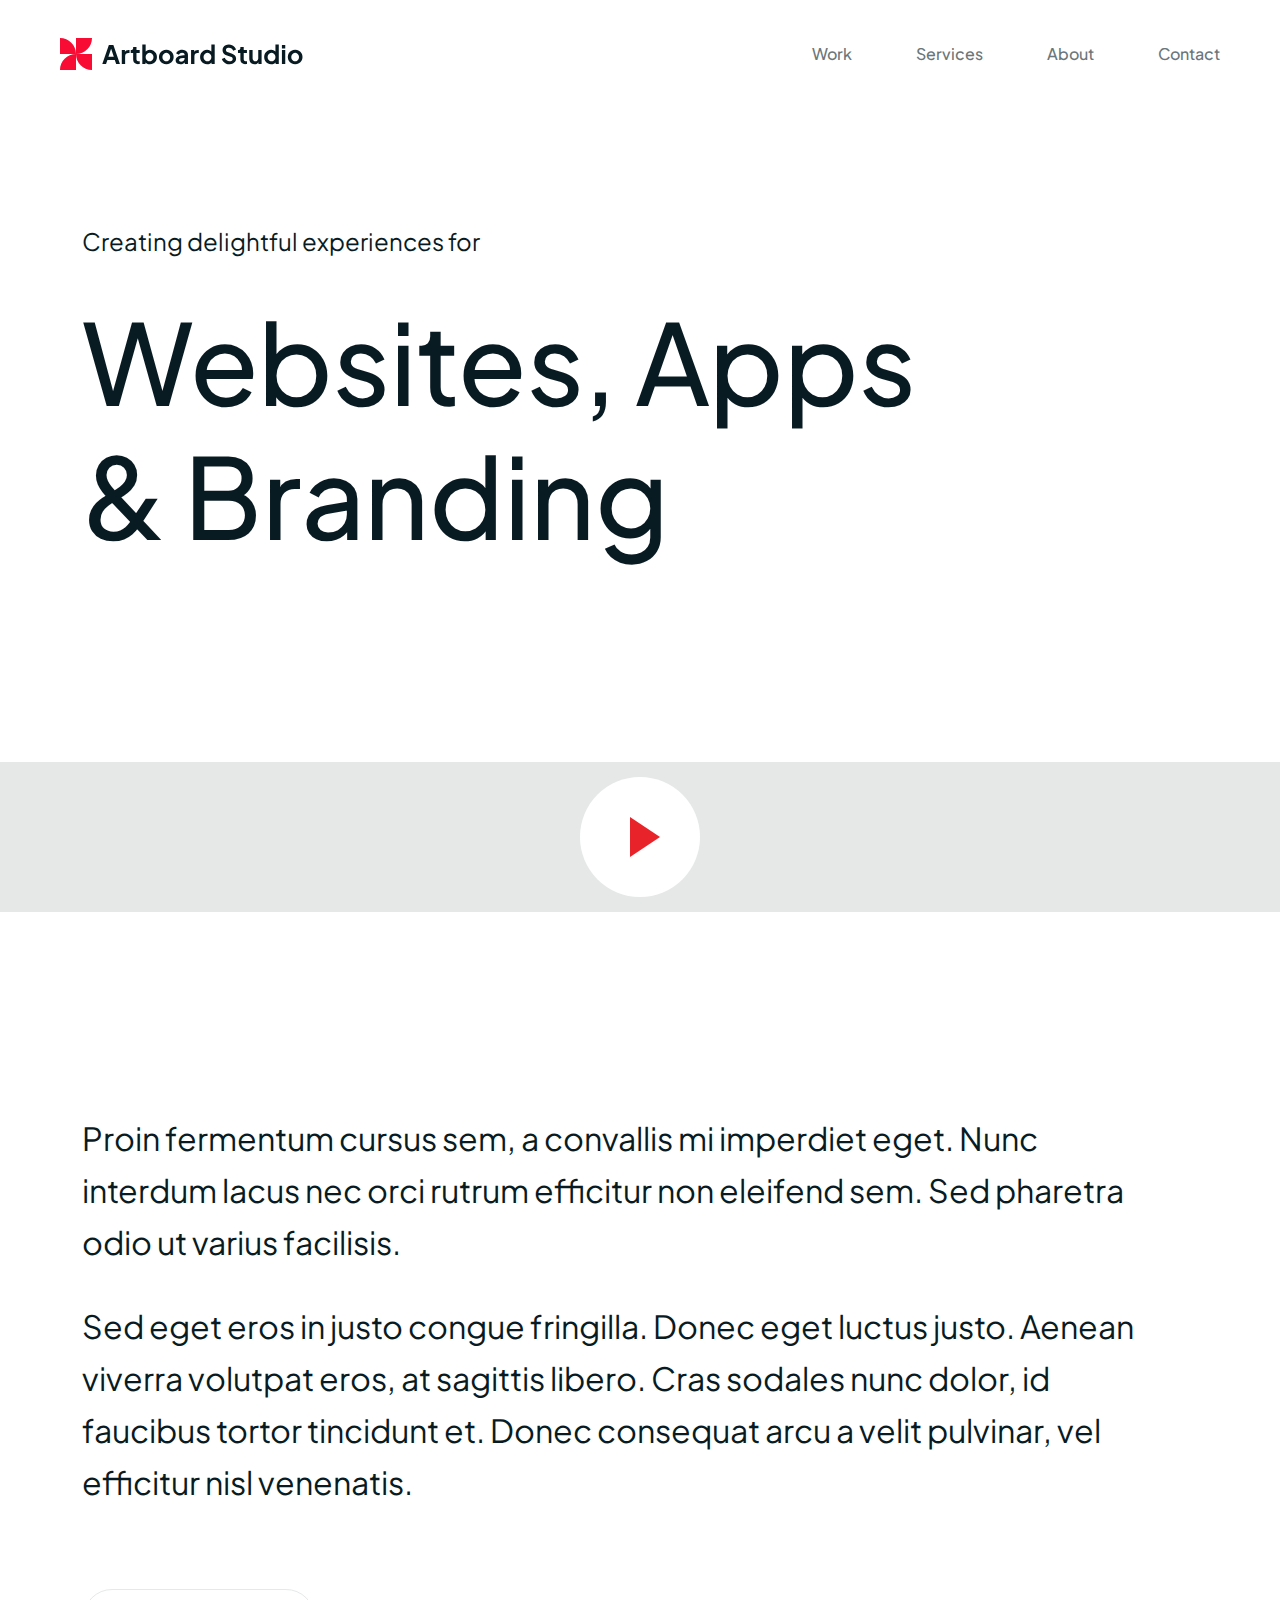
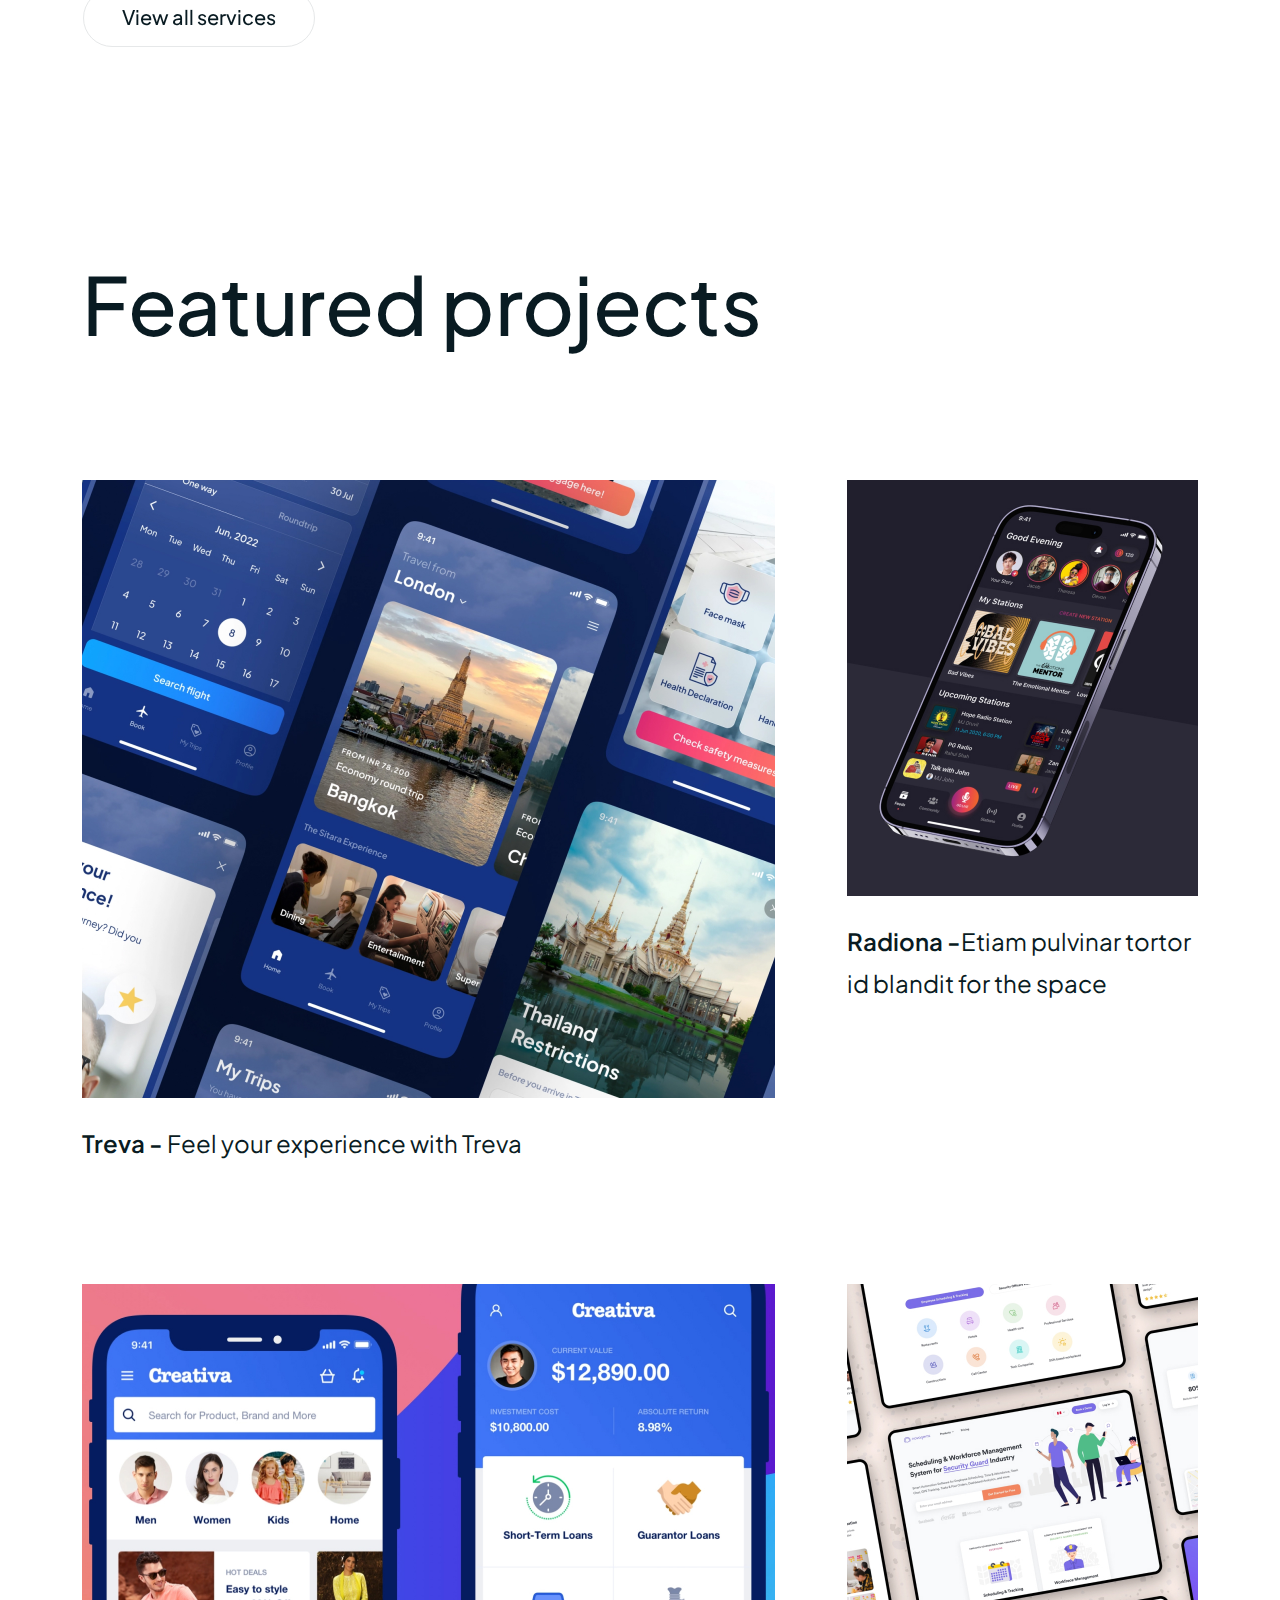
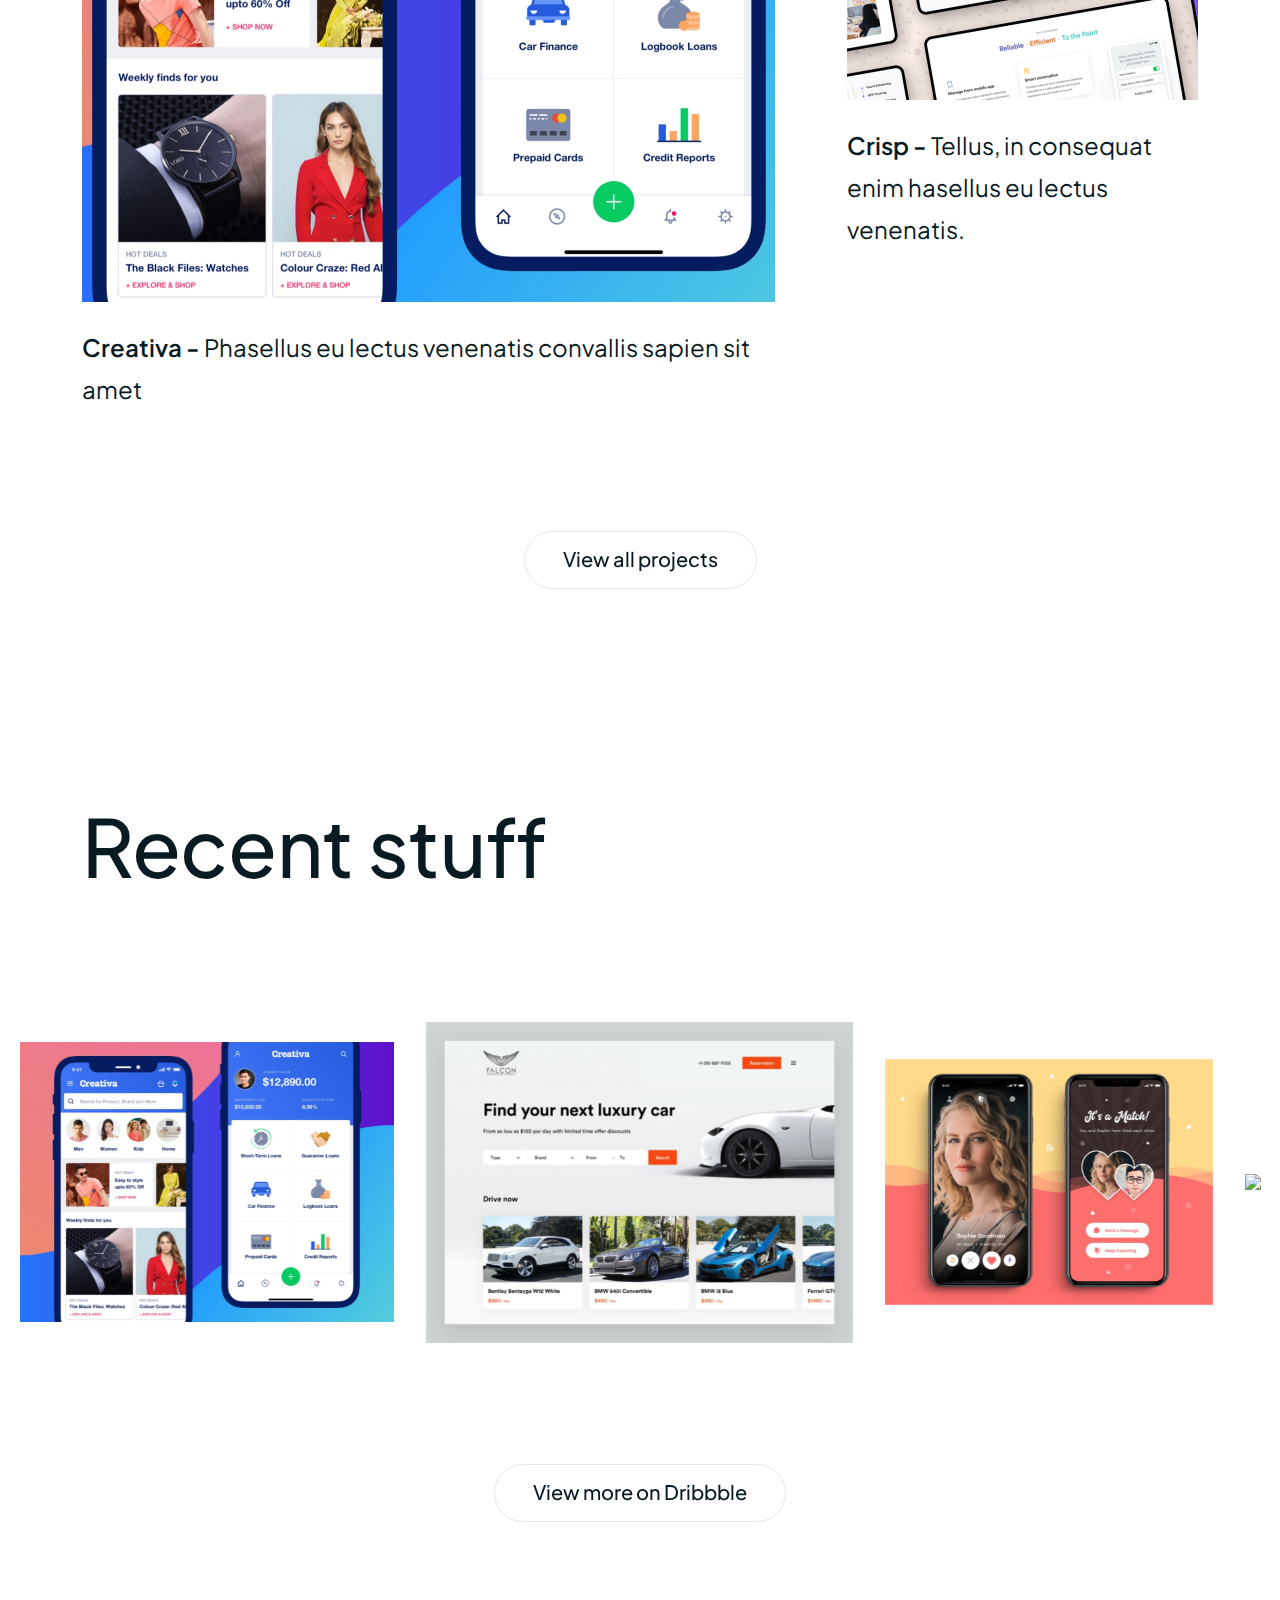
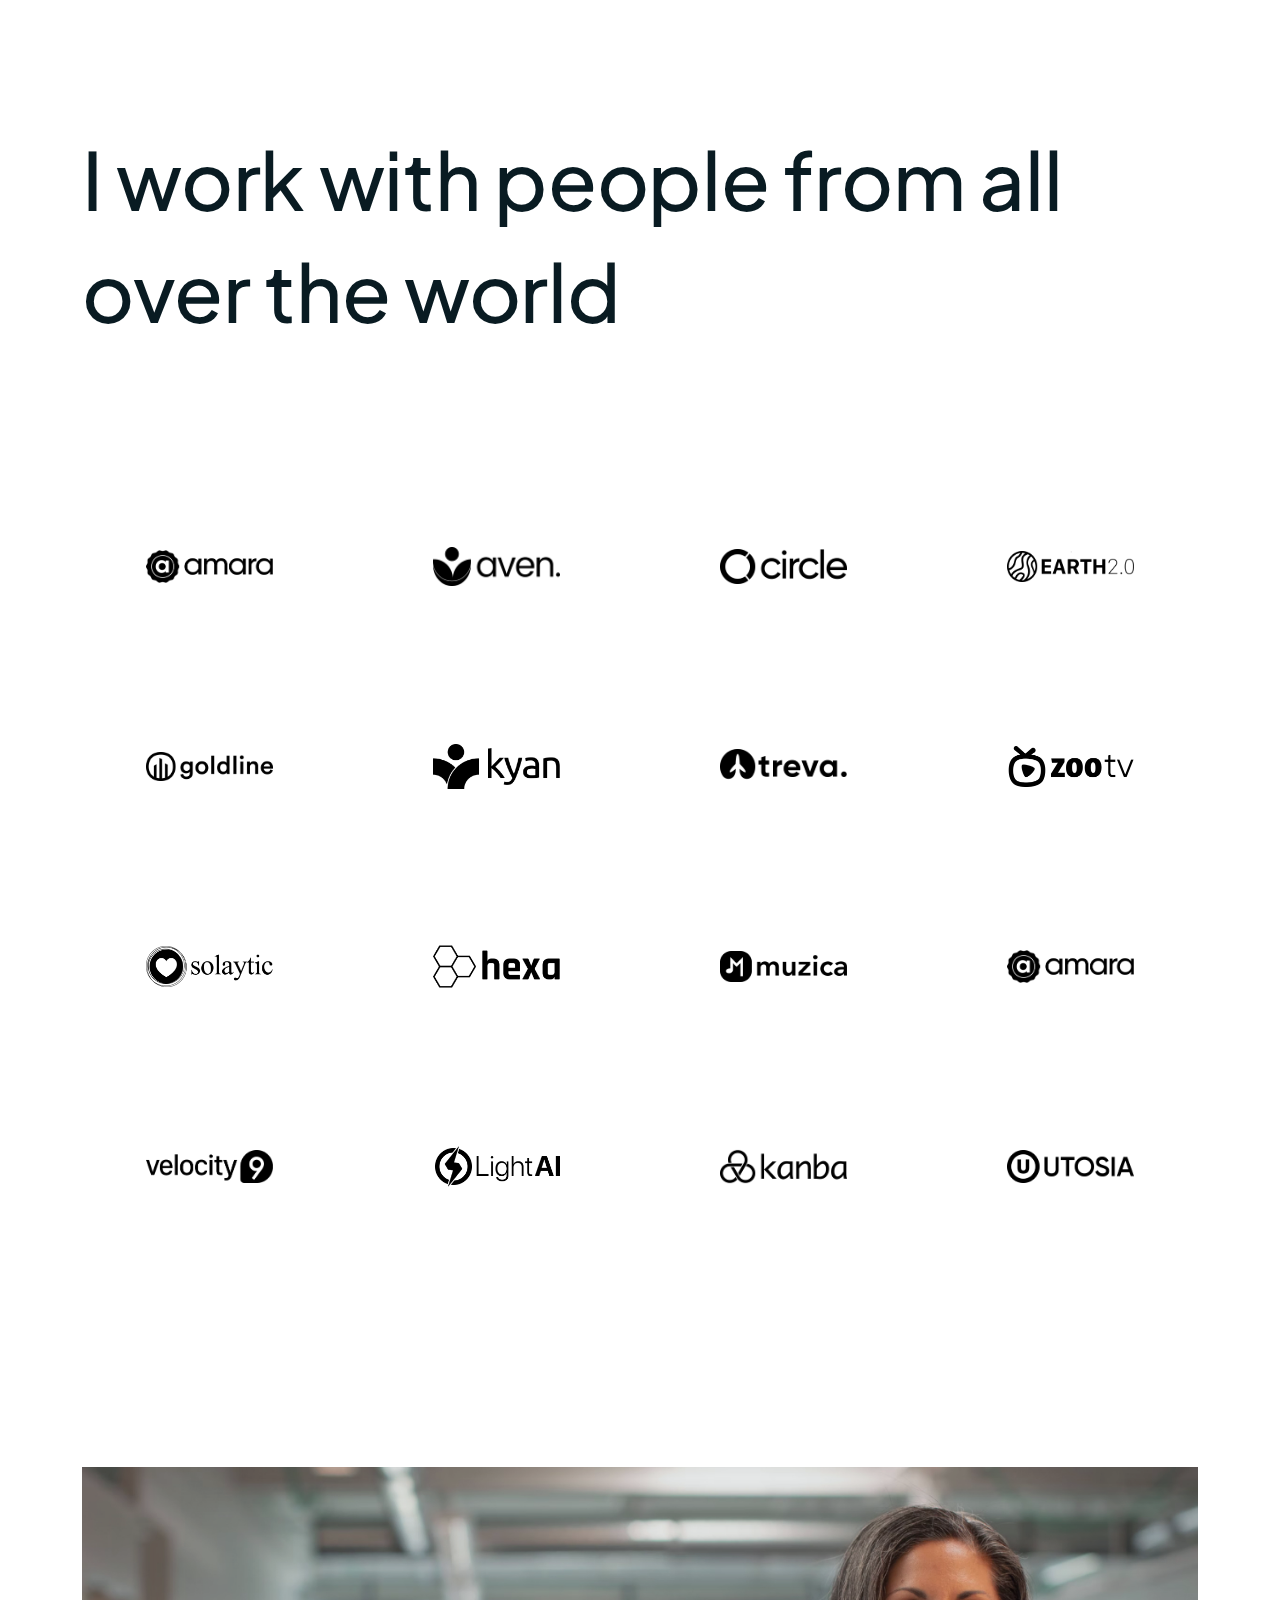
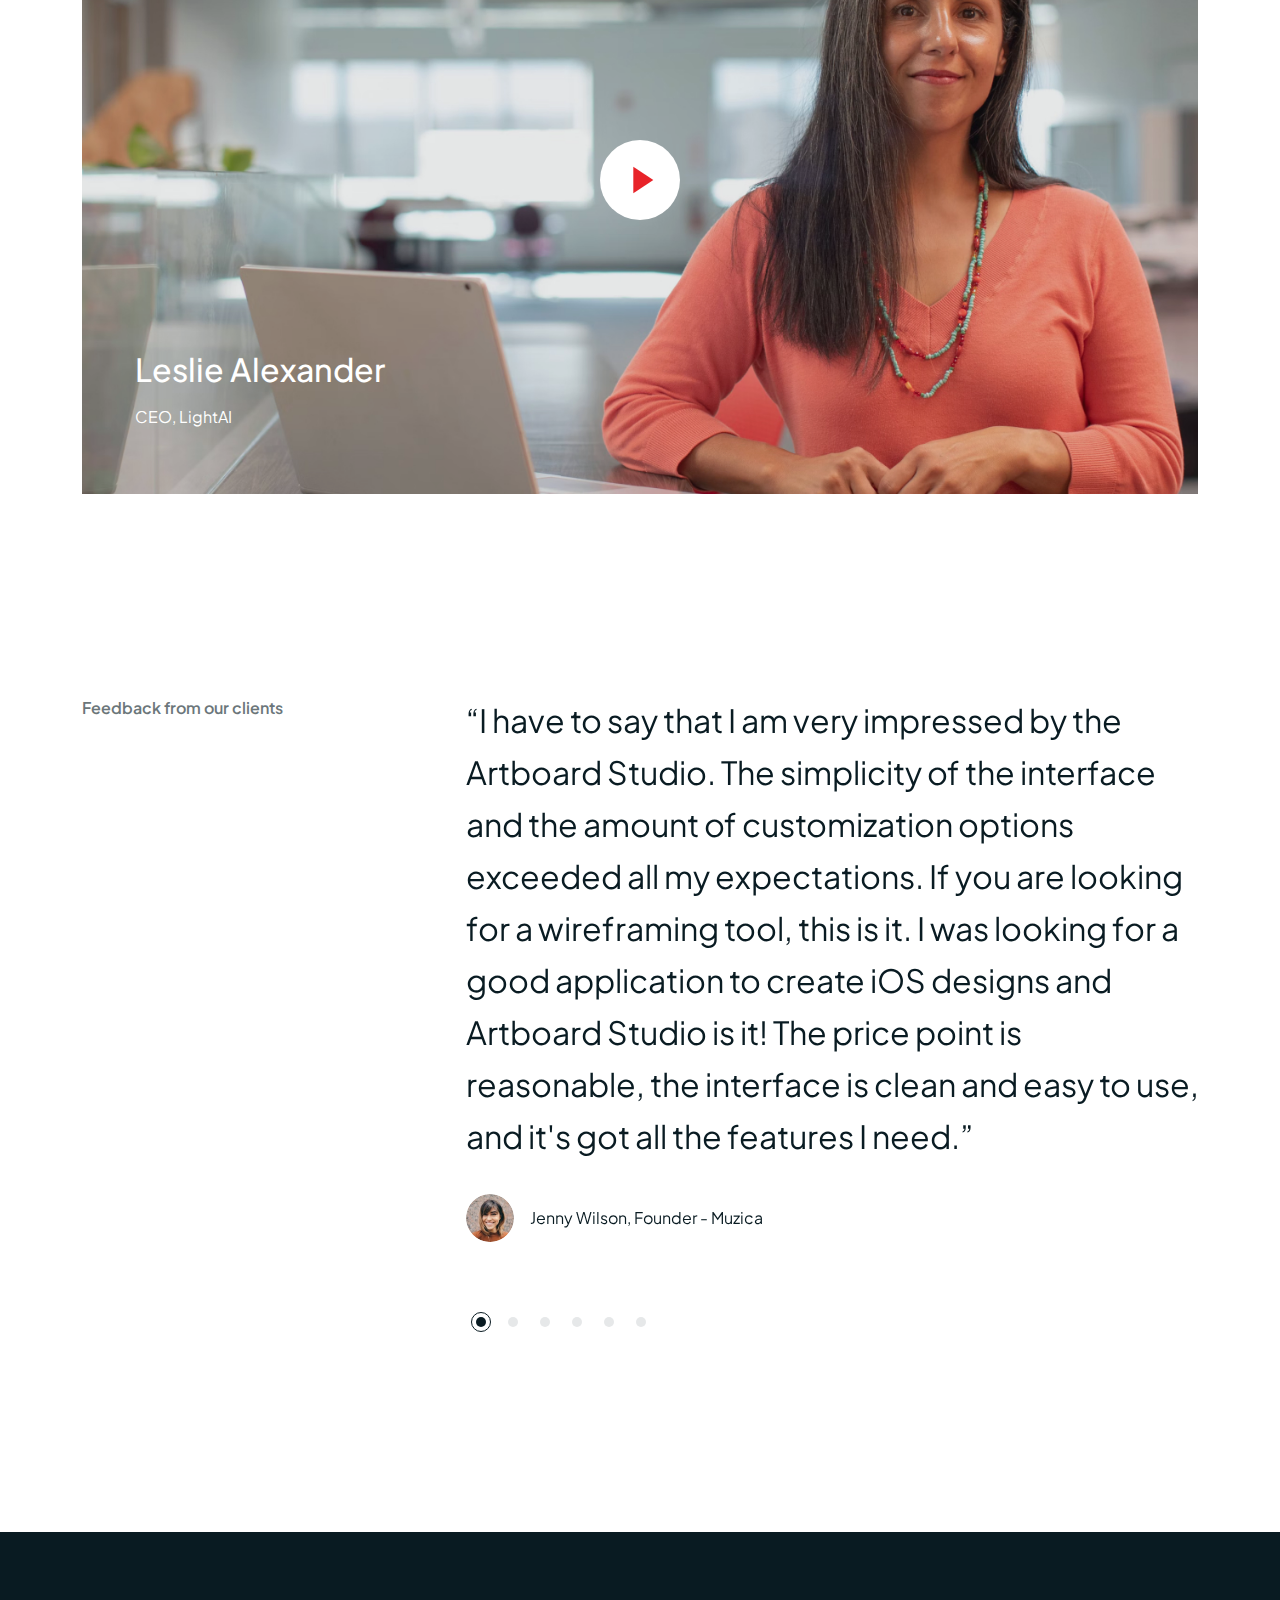
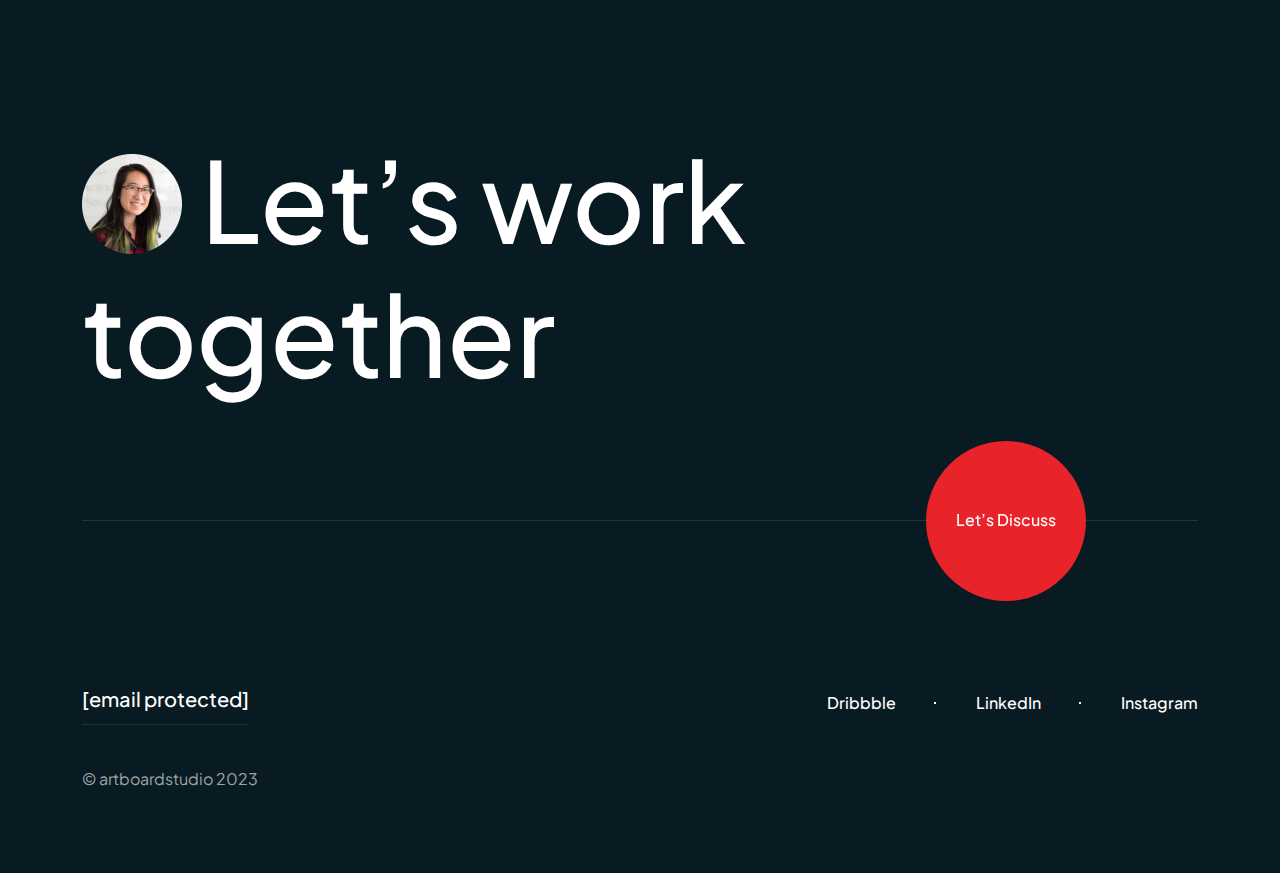
==== index.html @ 186e557a "first commit" ====
<!DOCTYPE html>
<html oncontextmenu="return false">

<!-- Mirrored from designplus.agency/store/artboardstudio/ by HTTrack Website Copier/3.x [XR&CO'2014], Sun, 30 Apr 2023 21:45:58 GMT -->
<head>
	<meta charset="utf-8">
	<meta http-equiv="X-UA-Compatible" content="IE=edge">

	<!-- SEO Metatag -->
	<meta name="description" content="">
  	<meta name="keywords" content="">
  	<meta name="author" content="">
	<meta name="robots" content="noindex, nofollow">
	<title>Artboard Studio</title>
	<link rel="shortcut icon" href="favicon.ico" type="image/x-icon">

	<!-- Responsive Metatag -->
	<meta name="viewport" content="width=device-width, initial-scale=1.0">

	<!-- Google Fonts -->
    <link rel="preconnect" href="https://fonts.googleapis.com/">
	<link rel="preconnect" href="https://fonts.gstatic.com/" crossorigin>
	<link href="https://fonts.googleapis.com/css2?family=Plus+Jakarta+Sans:wght@400;500;600&amp;display=swap" rel="stylesheet">

	<!-- Custom Css -->
	<link rel="stylesheet" href="./assets/css/vendor.min.css">
	<link rel="stylesheet" href="./assets/css/style_main.css">
</head>
<body>
	<!-- Header Start -->
	<header class="header-section">
		<div class="logo-toggle-box">
			<div class="logo-box">
				<a href="index.html">
					<img src="./assets/images/artboard_logo.svg" alt="Artboard Studio Logo">
				</a>
			</div>
			<div class="toggle-box">
				<a href="javascript:;" class="toggle-ic menu-ic"><span class="custom-icon icon-menu"></span></a>
				<a href="javascript:;" class="toggle-ic close-ic"><span class="custom-icon icon-close"></span></a>
			</div>
		</div>
		<div class="nav-menu">
			<ul class="navbar-header">
				<li><a href="/work.html">Work</a></li>
				<li><a href="/service.html">Services</a></li>
				<li><a href="/about.html">About</a></li>
				<li><a href="/contact.html">Contact</a></li>
			</ul>
			<div class="contact-info-mobile">
				<div class="email-box">
					<a href="#"><span class="__cf_email__" data-cfemail="e68e838a8a89a68794928489879482959293828f89c885898b">[email&#160;protected]</span></a>
				</div>
				<div class="social-box">
					<ul>
						<li><a href="#" target="_blank">Dribbble</a></li>
						<li><a href="#" target="_blank">LinkedIn</a></li>
						<li><a href="#" target="_blank">Instagram</a></li>
					</ul>
				</div>
				<div class="copyright">
					<p>© artboardstudio 2023</p>
				</div>
			</div>
		</div>
		
	</header>
	<!-- Header End -->
	
	<!-- Wrapper Content Start -->
	<div class="wrapper-section">
		<!-- Banner Section Start -->
		<section class="banner-section">
			<div class="container">
				<div class="page-title-box">
					<p>Creating delightful experiences for</p>
					<h1>Websites, Apps <br/> & Branding</h1>
				</div>
			</div>
		</section>
		<!-- Banner Section End -->

		<!-- Video Section Start -->
		<section class="video-section mt-200">
			<video autoplay loop playsinline muted>
				<source src="./assets/video/showcase.mp4" type="video/mp4">
			</video>
			<div class="play-btn">
				<a data-fancybox data-width="1920" data-height="1080" href="./assets/video/showcase.mp4">
					<img src="./assets/images/play-btn.svg" alt="Play Button">
				</a>
			</div>
			<div class="video-overlay"></div>
		</section>
		<!-- Video Section End -->

		<!-- Content Section Start -->
		<section class="content-section pt-200">
			<div class="container">
				<div class="full-content-box">
					<p class="p-large">Proin fermentum cursus sem, a convallis mi imperdiet eget. Nunc interdum lacus nec orci rutrum efficitur non eleifend sem. Sed pharetra odio ut varius facilisis. </p>
					<p class="p-large">Sed eget eros in justo congue fringilla. Donec eget luctus justo. Aenean viverra volutpat eros, at sagittis libero. Cras sodales nunc dolor, id faucibus tortor tincidunt et. Donec consequat arcu a velit pulvinar, vel efficitur nisl venenatis. </p>
				</div>
				<div class="button-box mt-80">
					<a href="/service.html" class="view-more">
						<span class="view-more-title"><span data-text="View all services">View all services</span></span>
						<span class="view-more-ripple"><span></span></span>
					</a>
				</div>
			</div>
		</section>
		<!-- Content Section End -->

		<!-- Work Section Start -->
		<section class="work-section pt-200">
			<div class="container">
				<div class="section-title-box mb-120">
					<h2>Featured projects</h2>
				</div>
				<div class="row">
					<div class="col-12 col-md-6 col-lg-7 col-xl-8">
						<div class="project-card big-box">
							<a href="work-detail.html">
								<div class="img-box">
									<picture>
										<source srcset="./assets/images/cs_thumbnail_treva.jpg">
										<img src="./assets/images/cs_thumbnail_treva.jpg">
									</picture>
								</div>
								<div class="project-title">
									<p><span>Treva -</span> Feel your experience with Treva</p>
								</div>
							</a>
						</div>
					</div>
					<div class="col-12 col-md-6 col-lg-5 col-xl-4">
						<div class="project-card small-box">
							<a href="work-detail.html">
								<div class="img-box">
									<picture>
										<source srcset="./assets/images/cs_thumbnail_radiona.jpg">
										<img src="./assets/images/cs_thumbnail_radiona.jpg">
									</picture>
								</div>
								<div class="project-title">
									<p><span>Radiona -</span>Etiam pulvinar tortor id blandit for the space</p>
								</div>
							</a>
						</div>
					</div>
					<div class="col-12 col-md-6 col-lg-7 col-xl-8">
						<div class="project-card big-box">
							<a href="work-detail.html">
								<div class="img-box">
									<picture>
										<source srcset="./assets/images/cs_thumbnail_creativa.jpg">
										<img src="./assets/images/cs_thumbnail_creativa.jpg">
									</picture>
								</div>
								<div class="project-title">
									<p><span>Creativa -</span> Phasellus eu lectus venenatis convallis sapien sit amet</p>
								</div>
							</a>
						</div>
					</div>
					<div class="col-12 col-md-6 col-lg-5 col-xl-4">
						<div class="project-card small-box">
							<a href="work-detail.html">
								<div class="img-box">
									<picture>
										<source srcset="./assets/images/cs_thumbnail_crisp.jpg">
										<img src="./assets/images/cs_thumbnail_crisp.jpg">
									</picture>
								</div>
								<div class="project-title">
									<p><span>Crisp -</span> Tellus, in consequat enim hasellus eu lectus venenatis.</p>
								</div>
							</a>
						</div>
					</div>
				</div>
				<div class="button-box text-center">
					<a href="/work.html" class="view-more">
						<span class="view-more-title"><span data-text="View all projects">View all projects</span></span>
						<span class="view-more-ripple"><span></span></span>
					</a>
				</div>
			</div>
		</section>
		<!-- Work Section End -->

		<!-- Recent stuff Section Start -->
		<section class="recent-stuff-section pt-200">
			<div class="container">
				<div class="section-title-box mb-120">
					<h2>Recent stuff</h2>
				</div>
			</div>
			<div class="img-gallery-slider owl-carousel">
				<div>
					<div class="img-box">
						<picture>
							<source srcset="./assets/images/dribbble-shot-02@2x.jpg 2x, ./assets/images/dribbble-shot-02.jpg 1x">
							<img src="./assets/images/dribbble-shot-02.jpg">
						</picture>
					</div>
				</div>
				<div>
					<div class="img-box">
						<picture>
							<source srcset="./assets/images/dribbble-shot-03@2x.jpg 2x, ./assets/images/dribbble-shot-03.jpg 1x">
							<img src="./assets/images/dribbble-shot-03.jpg">
						</picture>
					</div>
				</div>
				<div>
					<div class="img-box">
						<picture>
							<source srcset="./assets/images/dribbble-shot-04@2x.jpg 2x, ./assets/images/dribbble-shot-04.jpg 1x">
							<img src="./assets/images/dribbble-shot-04.jpg">
						</picture>
					</div>
				</div>
				<div>
					<div class="img-box">
						<picture>
							<source srcset="./assets/images/dribbble-shot-01@2x.jpg 2x, ./assets/images/dribbble-shot-01.jpg 1x">
							<img src="./assets/images/dribbble-shot-01.jpg">
						</picture>
					</div>
				</div>
			</div>
			<div class="button-box text-center pt-120">
				<a href="https://dribbble.com/sandeepkasundra" target="_blank" class="view-more">
					<span class="view-more-title"><span data-text="View more on Dribbble">View more on Dribbble</span></span>
					<span class="view-more-ripple"><span></span></span>
				</a>
			</div>
		</section>
		<!-- Recent stuff Section End -->

		<!-- Client Logo Section Start -->
		<section class="client-logo-section pt-200">
			<div class="container">
				<div class="section-title-box mb-120">
					<h2>I work with people from all over the world</h2>
				</div>
				<div class="row">
					<div class="col-6 col-md-4 col-lg-3">
						<div class="client-logo-box">
							<img src="./assets/images/brand_logo_1.png" alt="">
						</div>
					</div>
					<div class="col-6 col-md-4 col-lg-3">
						<div class="client-logo-box">
							<img src="./assets/images/brand_logo_2.png" alt="">
						</div>
					</div>
					<div class="col-6 col-md-4 col-lg-3">
						<div class="client-logo-box">
							<img src="./assets/images/brand_logo_3.png" alt="">
						</div>
					</div>
					<div class="col-6 col-md-4 col-lg-3">
						<div class="client-logo-box">
							<img src="./assets/images/brand_logo_4.png" alt="">
						</div>
					</div>
					<div class="col-6 col-md-4 col-lg-3">
						<div class="client-logo-box">
							<img src="./assets/images/brand_logo_5.png" alt="">
						</div>
					</div>
					<div class="col-6 col-md-4 col-lg-3">
						<div class="client-logo-box">
							<img src="./assets/images/brand_logo_6.png" alt="">
						</div>
					</div>
					<div class="col-6 col-md-4 col-lg-3">
						<div class="client-logo-box">
							<img src="./assets/images/brand_logo_7.png" alt="">
						</div>
					</div>
					<div class="col-6 col-md-4 col-lg-3">
						<div class="client-logo-box">
							<img src="./assets/images/brand_logo_8.png" alt="">
						</div>
					</div>
					<div class="col-6 col-md-4 col-lg-3">
						<div class="client-logo-box">
							<img src="./assets/images/brand_logo_9.png" alt="">
						</div>
					</div>
					<div class="col-6 col-md-4 col-lg-3">
						<div class="client-logo-box">
							<img src="./assets/images/brand_logo_10.png" alt="">
						</div>
					</div>
					<div class="col-6 col-md-4 col-lg-3">
						<div class="client-logo-box">
							<img src="./assets/images/brand_logo_11.png" alt="">
						</div>
					</div>
					<div class="col-6 col-md-4 col-lg-3">
						<div class="client-logo-box">
							<img src="./assets/images/brand_logo_1.png" alt="">
						</div>
					</div>
					<div class="col-6 col-md-4 col-lg-3">
						<div class="client-logo-box">
							<img src="./assets/images/brand_logo_13.png" alt="">
						</div>
					</div>
					<div class="col-6 col-md-4 col-lg-3">
						<div class="client-logo-box">
							<img src="./assets/images/brand_logo_14.png" alt="">
						</div>
					</div>
					<div class="col-6 col-md-4 col-lg-3">
						<div class="client-logo-box">
							<img src="./assets/images/brand_logo_15.png" alt="">
						</div>
					</div>
					<div class="col-6 col-md-4 col-lg-3">
						<div class="client-logo-box">
							<img src="./assets/images/brand_logo_16.png" alt="">
						</div>
					</div>
				</div>
			</div>
		</section>
		<!-- Client Logo Section End -->

		<!-- Video Testimonial Section Start -->
		<section class="video-testimonial-section pt-200">
			<div class="container">
				<div class="video-testimonial-box">
					<div class="testimonial-inner">
						<div class="img-box">
							<picture>
								<source srcset="./assets/images/video-testimonial-thumbnail-01@2x.jpg 2x, ./assets/images/video-testimonial-thumbnail-01.jpg 1x">
								<img src="./assets/images/video-testimonial-thumbnail-01.jpg">
							</picture>
						</div>
						<div class="play-btn">
							<a data-fancybox data-width="1920" data-height="1080" href="./assets/video/showcase.mp4">
								<img src="./assets/images/play-btn.svg" alt="Play Button">
							</a>
						</div>
						<div class="video-overlay"></div>
					</div>
					<div class="client-details">
						<h3>Leslie Alexander</h3>
						<p class="p-extra-small">CEO, LightAI</p>
					</div>
					
				</div>
			</div>
		</section>
		<!-- Video Testimonial Section End -->

		<!-- Content Testimonial Section Start -->
		<section class="content-testimonial-section pt-200 pb-200">
			<div class="container">
				<div class="row">
					<div class="col-12 col-lg-4">
						<div class="testimonial-title">
							<h6>Feedback from our clients</h6>
						</div>
					</div>
					<div class="col-12 col-lg-8">
						<div class="testimonial-slider owl-carousel owl-theme">
							<div class="item">
								<div class="testimonial-content">
									<p class="p-large">“I have to say that I am very impressed by the Artboard Studio. The simplicity of the interface and the amount of customization options exceeded all my expectations. If you are looking for a wireframing tool, this is it. I was looking for a good application to create iOS designs and Artboard Studio is it! The price point is reasonable, the interface is clean and easy to use, and it's got all the features I need.”</p>
									<div class="client-name">
										<img src="./assets/images/client-image-1.png" alt="">
										<p class="p-extra-small">Jenny Wilson, Founder - Muzica</p>
									</div>
								</div>
							</div>
							<div class="item">
								<div class="testimonial-content">
									<p class="p-large">"Thank you so much for your help. Without It's, we would have gone bankrupt by now. It's  both attractive and highly adaptable. I can't say enough about it. Thanks for the great service. It's the perfect solution for our business. You've saved our business!. I love it. I could probably go into sales for you. I made back the purchase price in just 48 hours!"</p>
									<div class="client-name">
										<img src="./assets/images/client-image-2.png" alt="">
										<p class="p-extra-small">Courtney Henry - Co-founder, Kanba</p>
									</div>
								</div>
							</div>
							<div class="item">
								<div class="testimonial-content">
									<p class="p-large">"No matter where you go, It's is the coolest, most happening thing around! Not able to tell you how happy I am with it. "You won't regret it. I was amazed at the quality of it. I am really satisfied with my it. I am really satisfied with it. I'm good to go. It really saves me time and effort. It's is exactly what our business has been lacking. I love it."</p>
									<div class="client-name">
										<img src="./assets/images/client-image-3.png" alt="">
										<p class="p-extra-small">Eleanor Pena - Founder, Goldline</p>
									</div>
								</div>
							</div>
							<div class="item">
								<div class="testimonial-content">
									<p class="p-large">“I have to say that I am very impressed by the Artboard Studio. The simplicity of the interface and the amount of customization options exceeded all my expectations. If you are looking for a wireframing tool, this is it. I was looking for a good application to create iOS designs and Artboard Studio is it! The price point is reasonable, the interface is clean and easy to use, and it's got all the features I need.”</p>
									<div class="client-name">
										<img src="./assets/images/client-image-4.png" alt="">
										<p class="p-extra-small">Jacob Jones - Founder, ZooTV</p>
									</div>
								</div>
							</div>
							<div class="item">
								<div class="testimonial-content">
									<p class="p-large">"Thank you so much for your help. Without It's, we would have gone bankrupt by now. It's  both attractive and highly adaptable. I can't say enough about it. Thanks for the great service. It's the perfect solution for our business. You've saved our business!. I love it. I could probably go into sales for you. I made back the purchase price in just 48 hours!"</p>
									<div class="client-name">
										<img src="./assets/images/client-image-5.png" alt="">
										<p class="p-extra-small">Floyd Miles - Founder, Amara</p>
									</div>
								</div>
							</div>
							<div class="item">
								<div class="testimonial-content">
									<p class="p-large">“No matter where you go, It's is the coolest, most happening thing around! Not able to tell you how happy I am with it. "You won't regret it. I was amazed at the quality of it. I am really satisfied with my it. I am really satisfied with it. I'm good to go. It really saves me time and effort. It's is exactly what our business has been lacking. I love it."</p>
									<div class="client-name">
										<img src="./assets/images/client-image-6.png" alt="">
										<p class="p-extra-small">Cameron Williamson - Co Founder, Aven</p>
									</div>
								</div>
							</div>
						</div>
					</div>
				</div>
			</div>
		</section>
		<!-- Content Testimonial Section End -->
	</div>
	<!-- Wrapper Content End -->
	
	<!-- Footer Start -->
	<footer class="footer-section">
		<div class="container">
			<div class="top-footer pt-200">
				<div class="footer-title">
					<h2>
						<span><img src="./assets/images/profile_icon.png" alt=""> Let’s work</span>
						<span>together</span>
					</h2>
				</div>
				<div class="lets-btn-box">
					<div class="stripe"></div>
					<div class="lets-discuss-btn">
						<a href="/contact.html" class="view-more primary-round-btn">
							<span class="view-more-title"><span data-text="Let’s Discuss">Let’s Discuss</span></span>
							<span class="view-more-ripple"><span></span></span>
						</a>
					</div>
					<div class="arrow-box"><span class="custom-icon icon-arrow-west"></span></div>
				</div>
			</div>
			<div class="bottom-footer">
				<div class="email-social-box">
					<div class="email-box">
						<a href="#"><span class="__cf_email__" data-cfemail="472f222b2b28072635332528263523343332232e286924282a">[email&#160;protected]</span></a>
					</div>
					<div class="social-box">
						<ul>
							<li><a href="#" target="_blank">Dribbble</a></li>
							<li><a href="#" target="_blank">LinkedIn</a></li>
							<li><a href="#" target="_blank">Instagram</a></li>
						</ul>
					</div>
				</div>
				<div class="copyright">
					<p>© artboardstudio 2023</p>
				</div>
			</div>
		</div>
	</footer>
	<!-- Footer End -->

	<!-- Custom JS -->
	<script data-cfasync="false" src="https://designplus.agency/cdn-cgi/scripts/5c5dd728/cloudflare-static/email-decode.min.js"></script>
	<script src="./assets/js/jquery.min.js"></script>
	<script src="./assets/js/vendor.min.js"></script>
	<script src="./assets/js/custom.js"></script>
</body>
</html>
---- assets/css/style_main.css ----
@import url(./style.css);
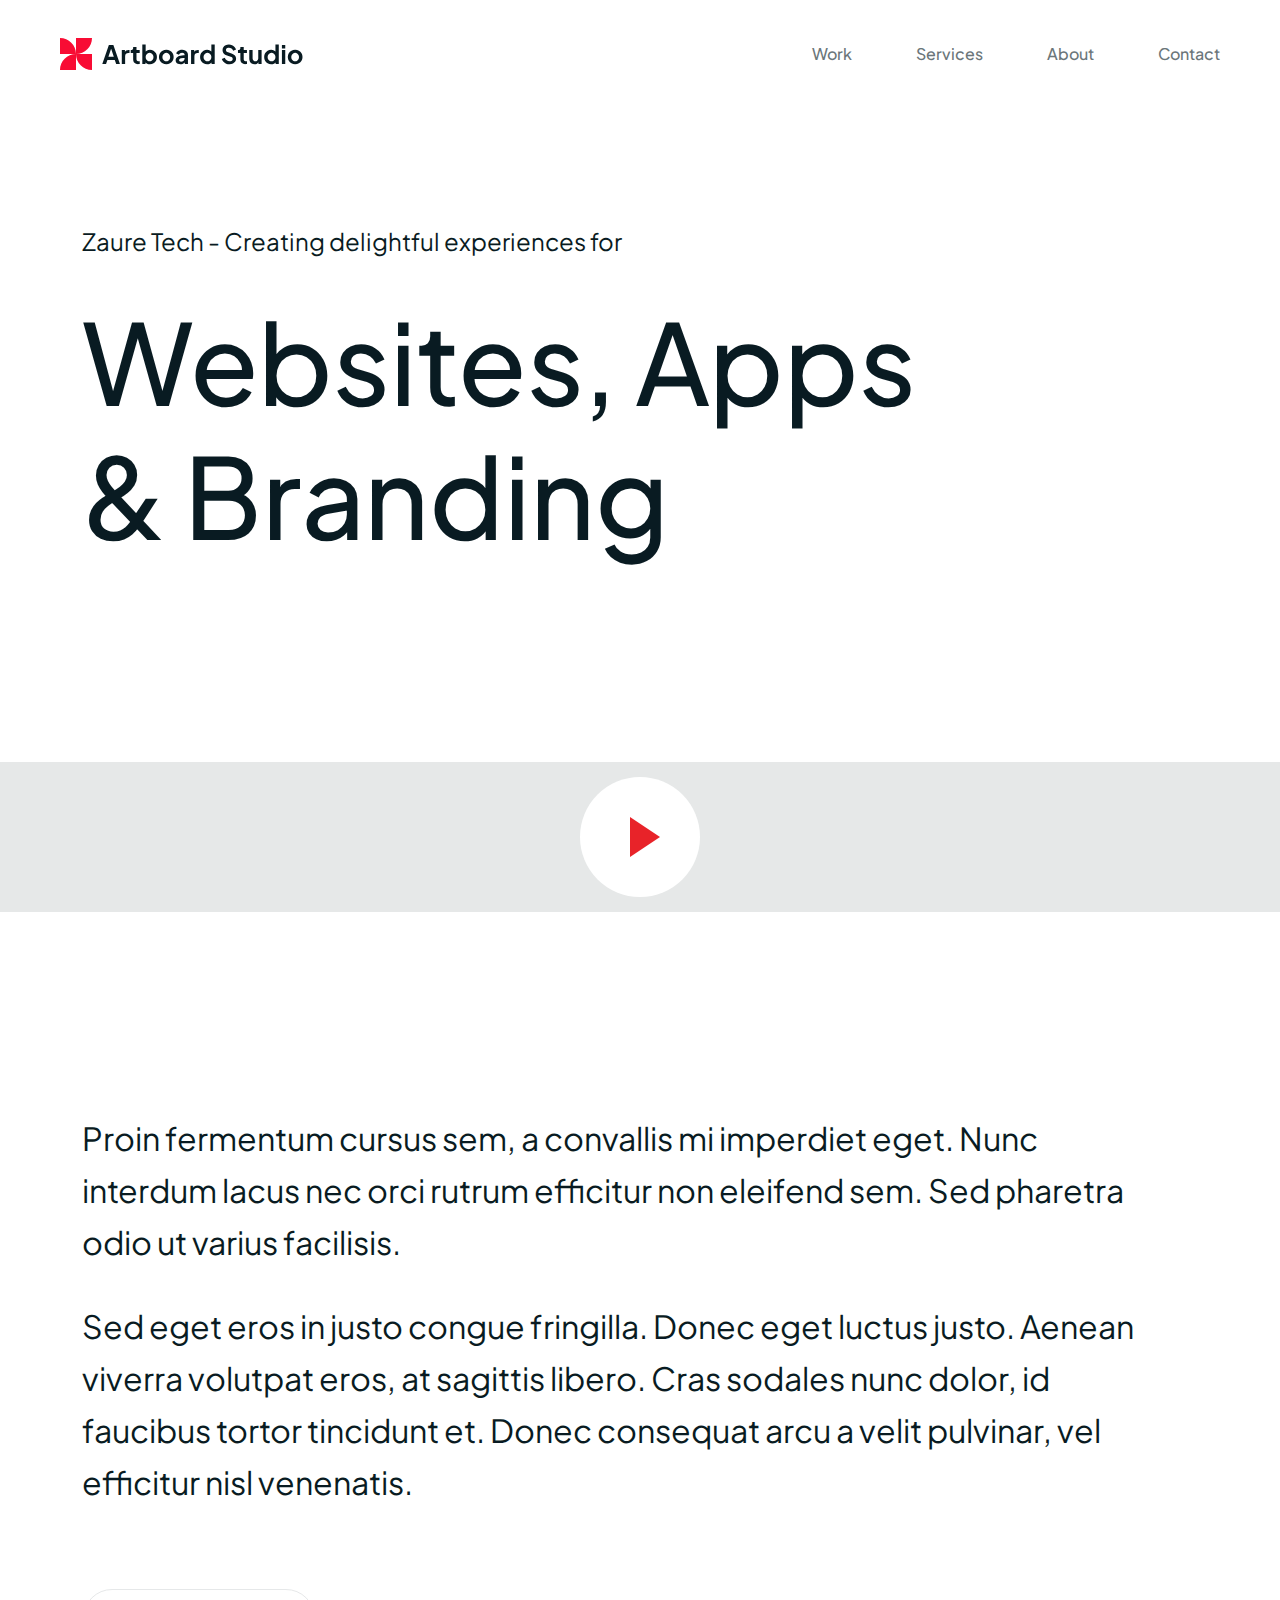
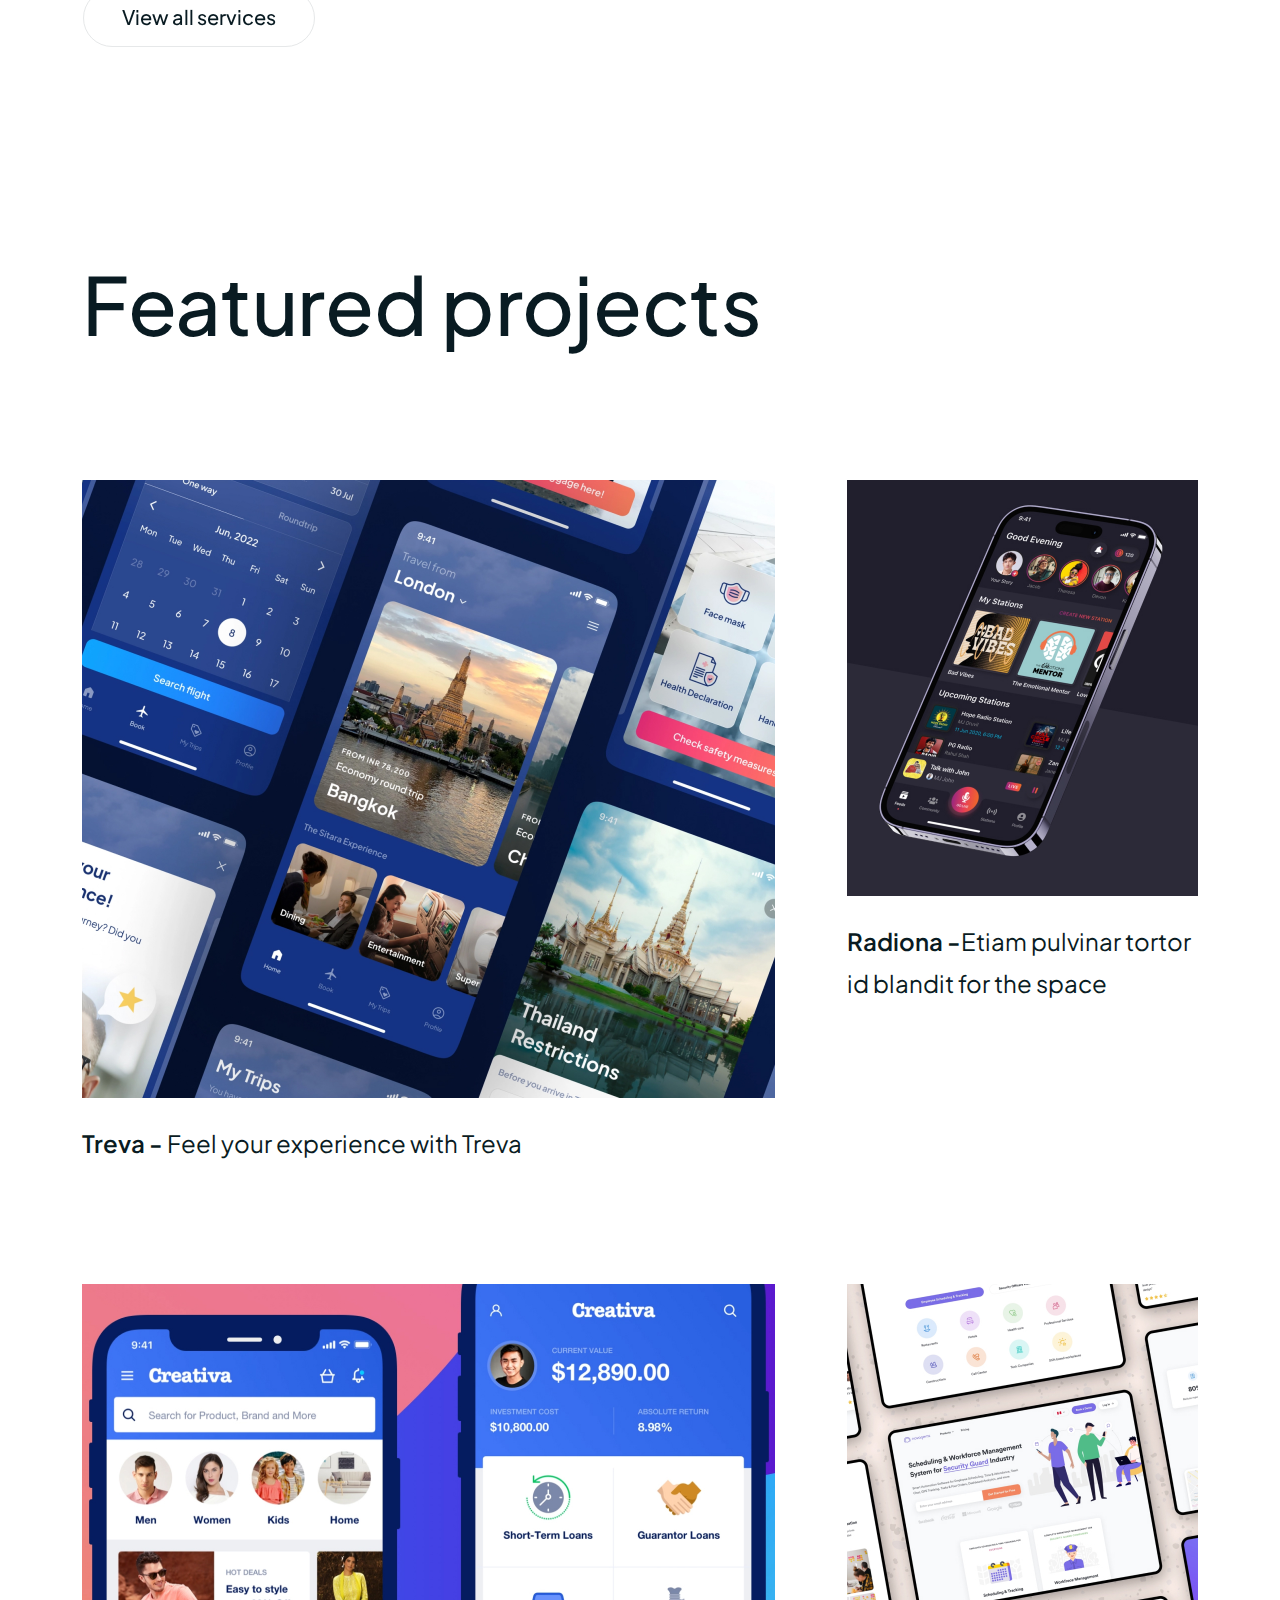
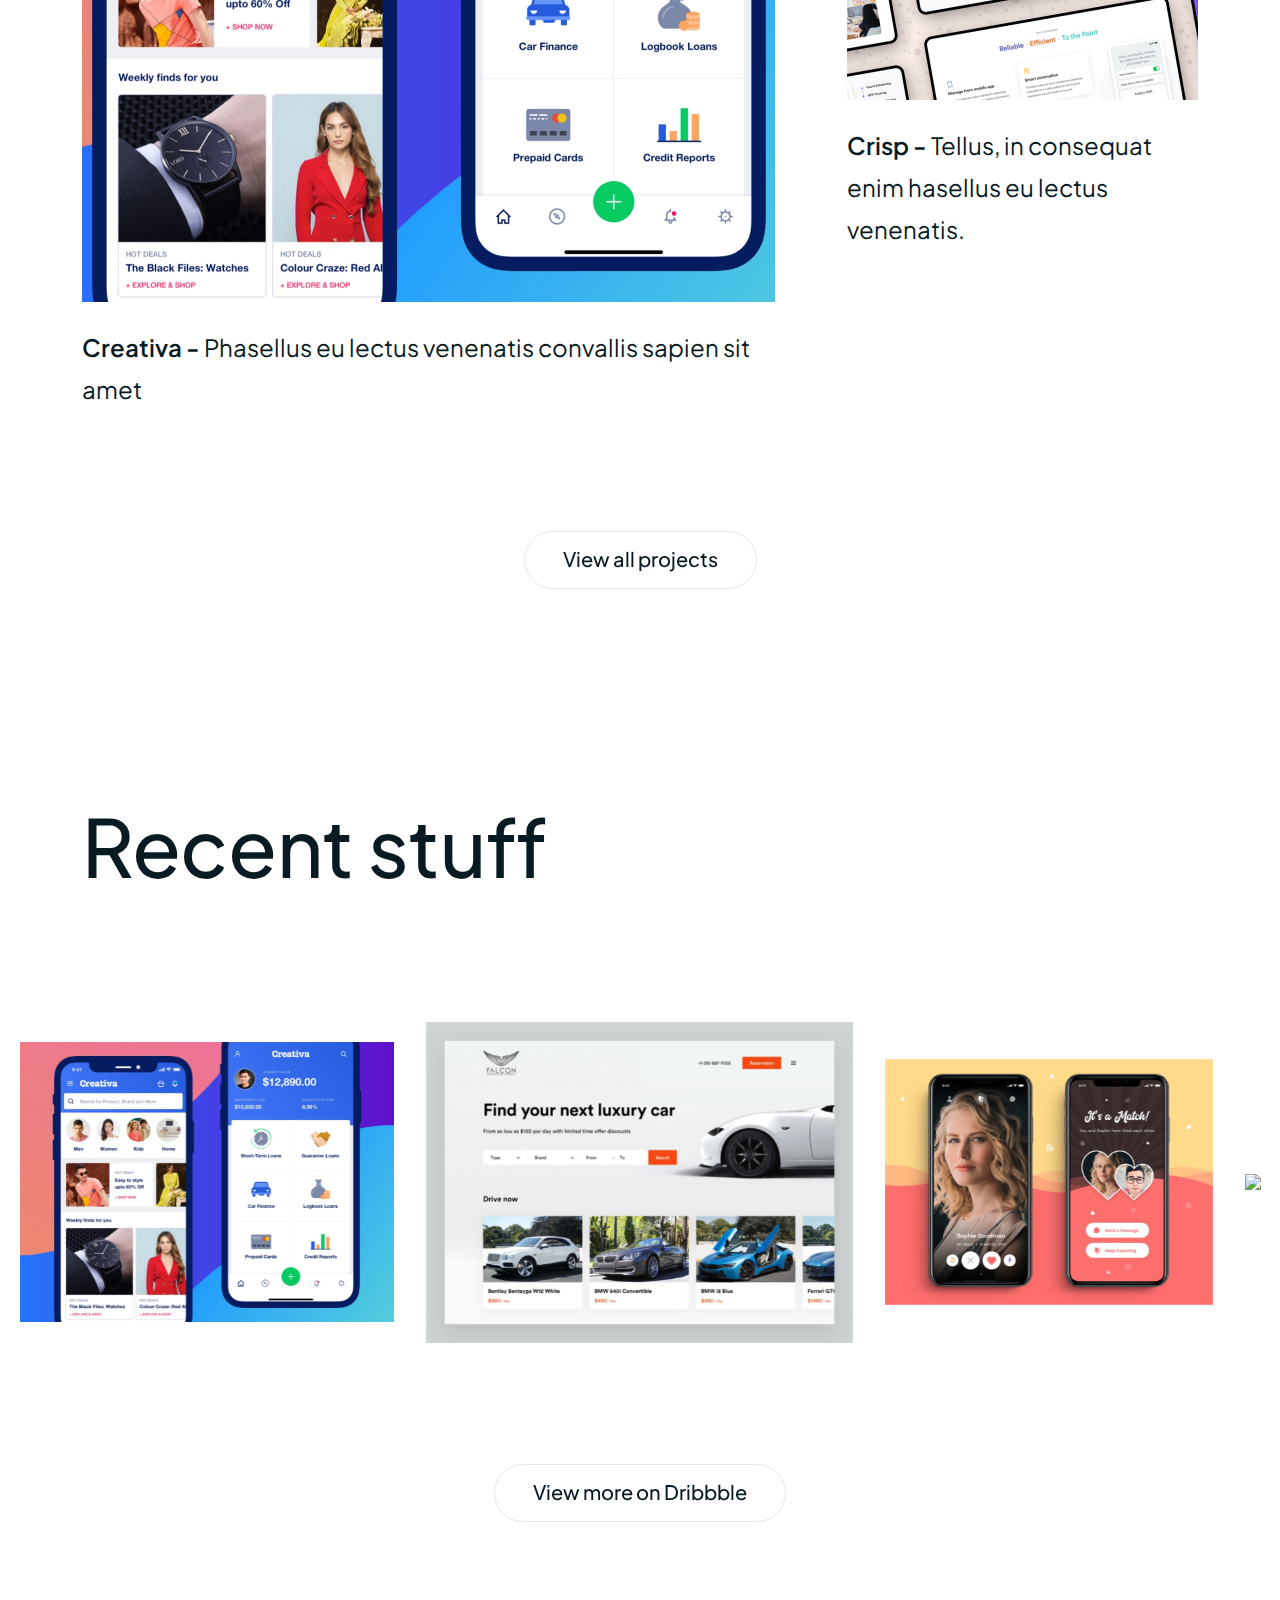
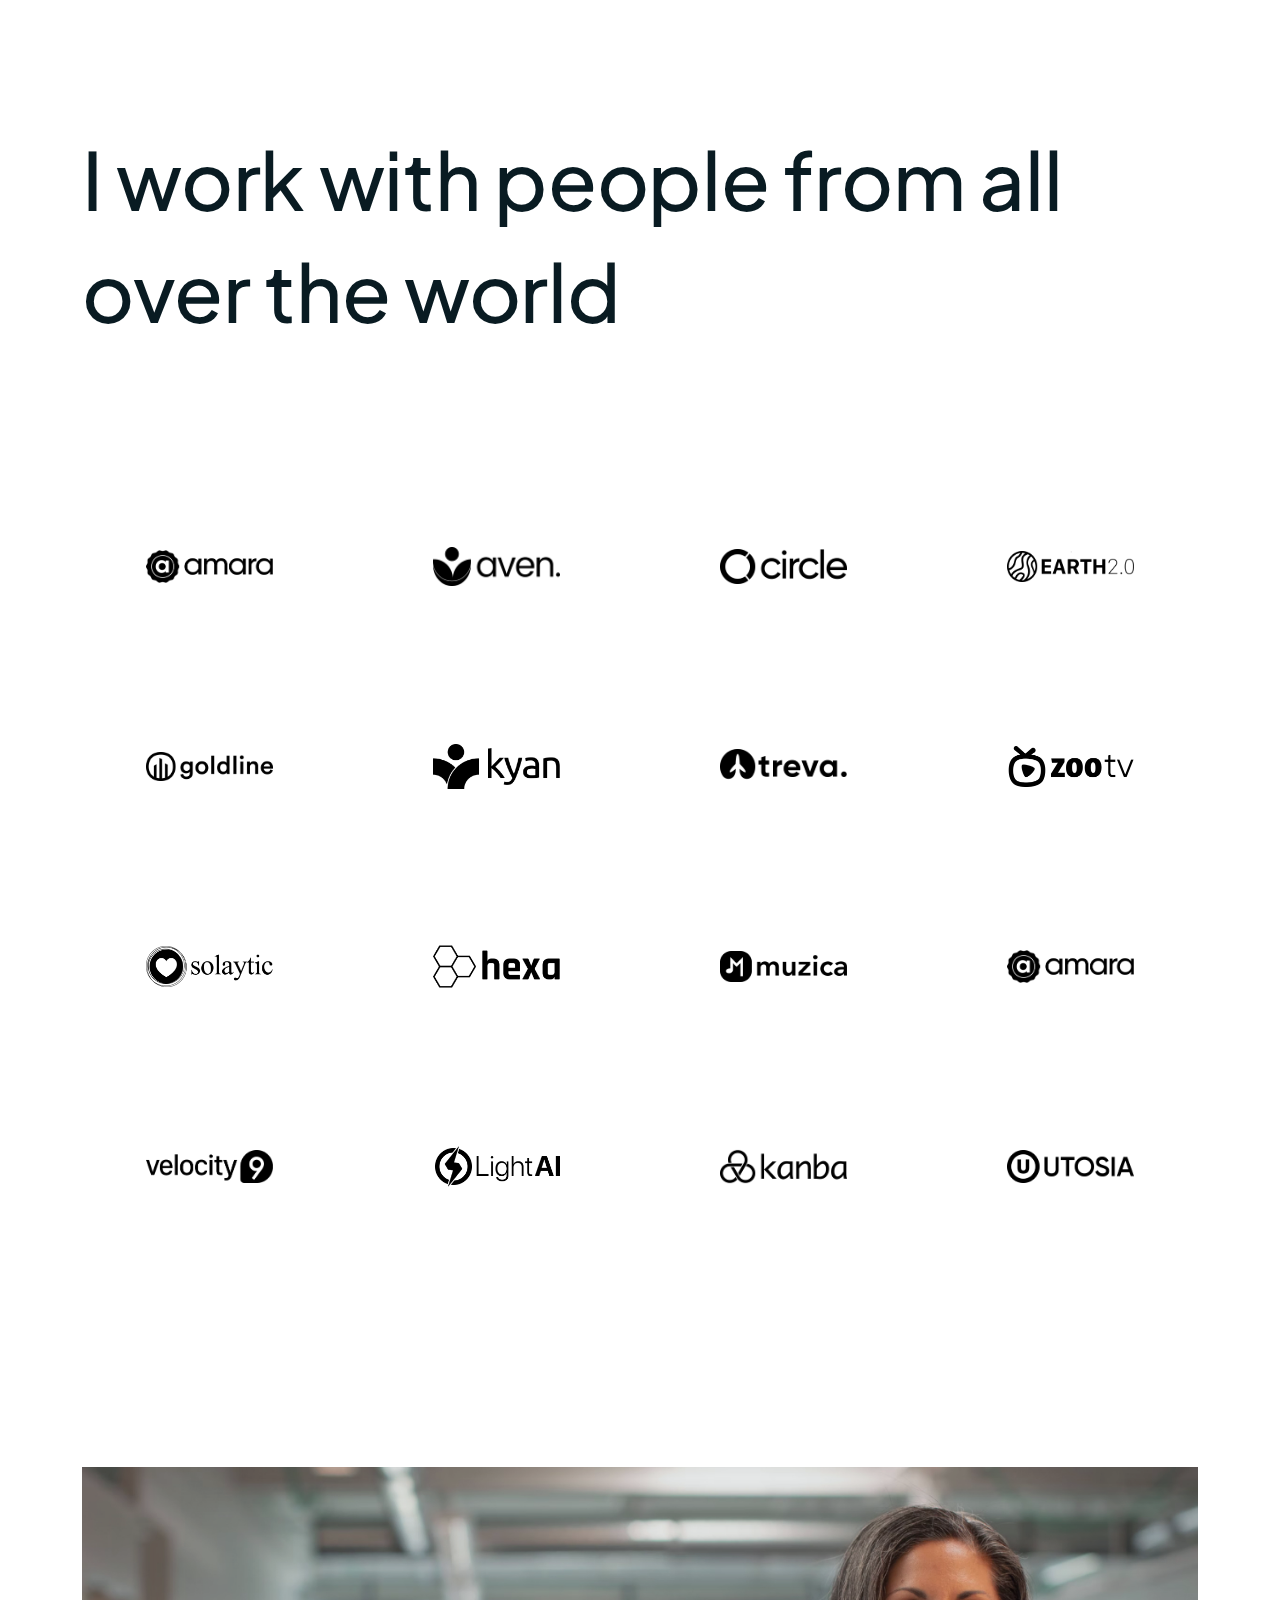
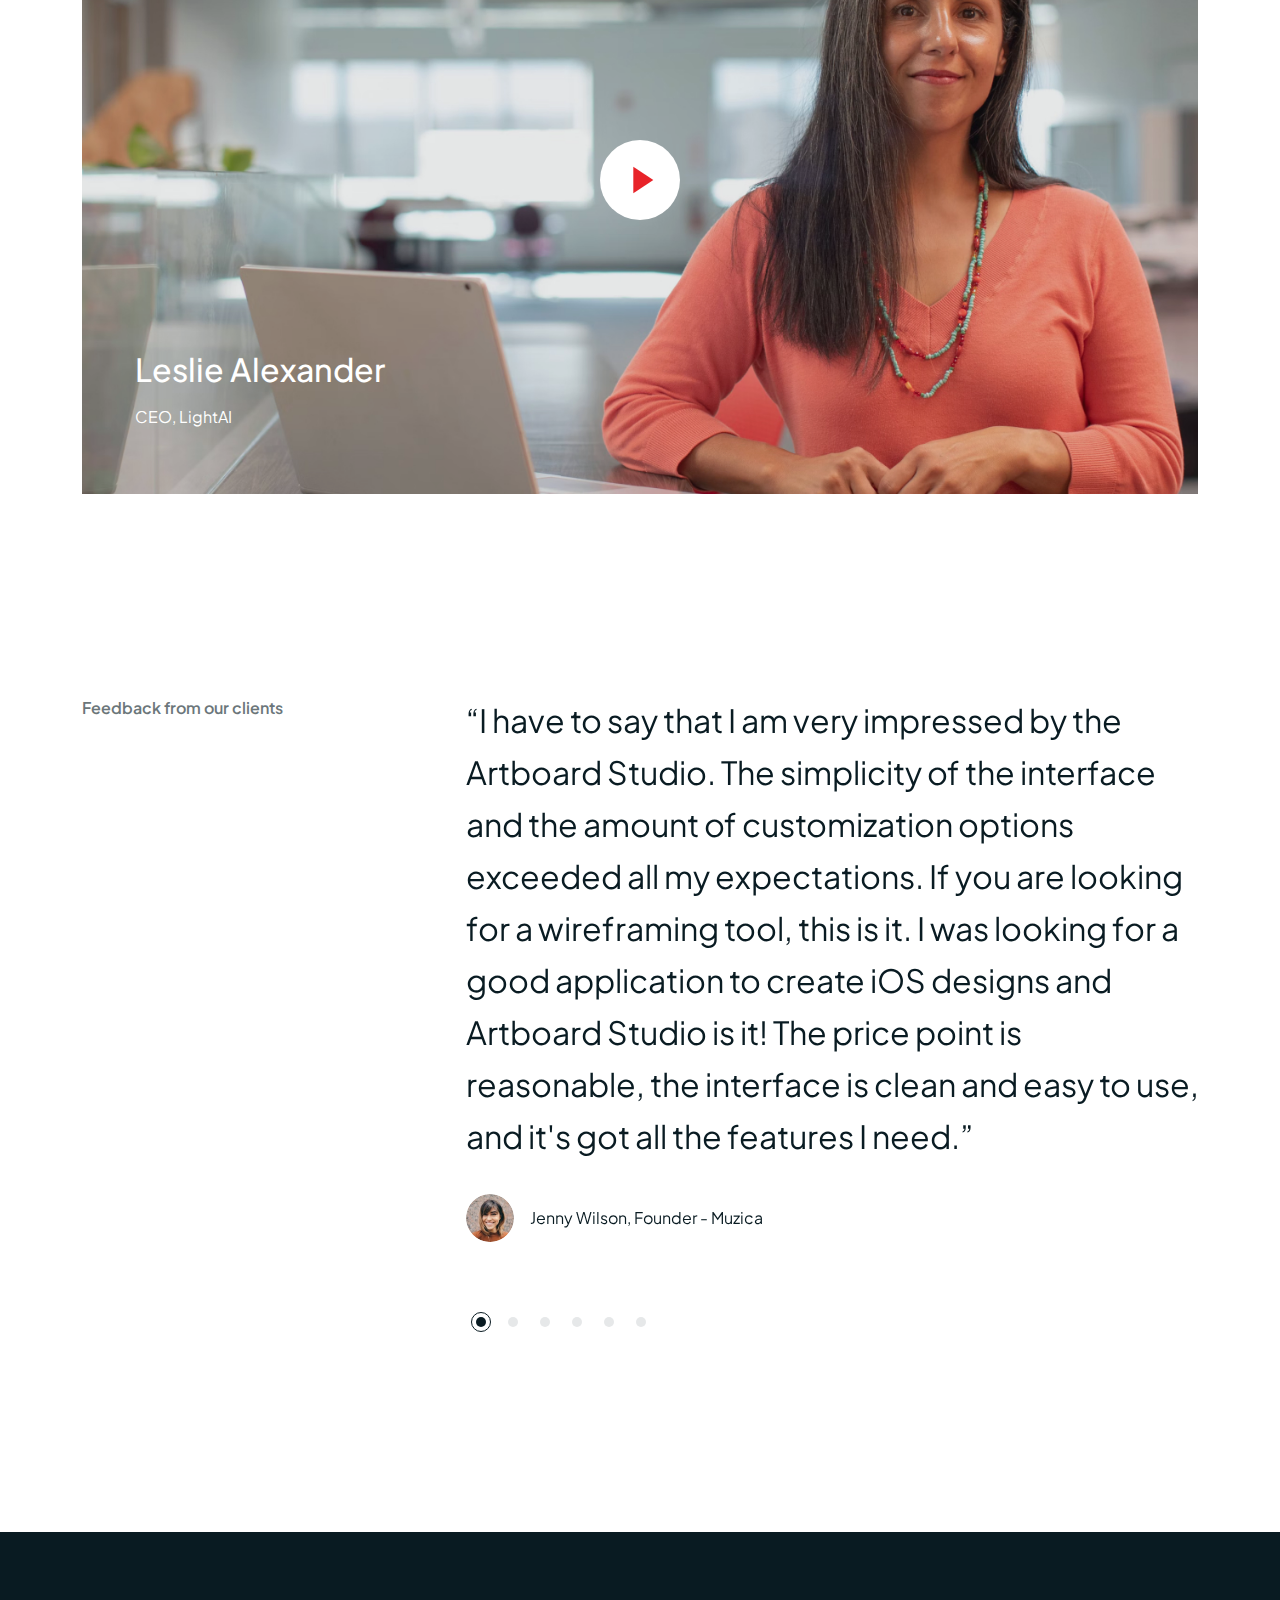
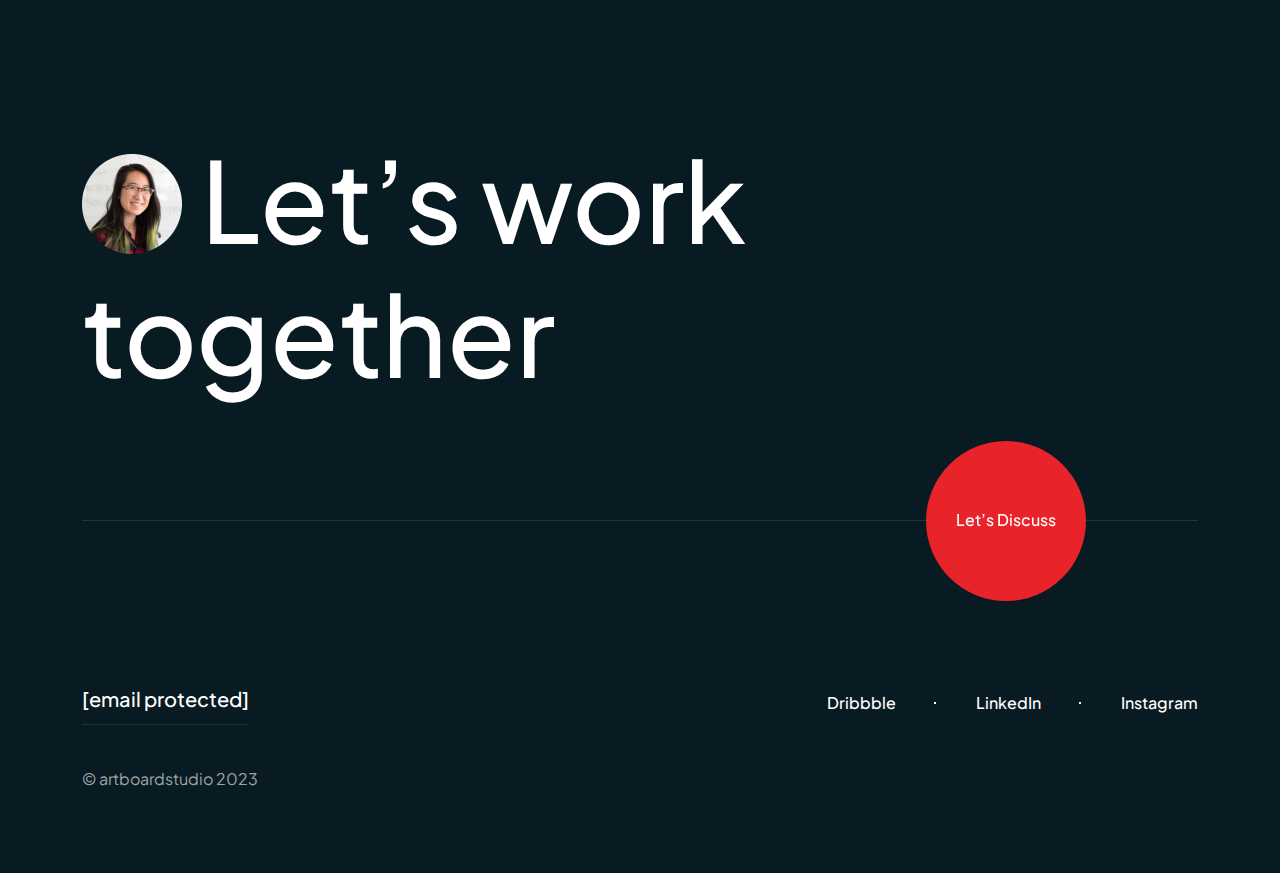
==== commit a7b84470: "test deploy" ====
--- a/index.html
+++ b/index.html
@@ -73,7 +73,7 @@
 		<section class="banner-section">
 			<div class="container">
 				<div class="page-title-box">
-					<p>Creating delightful experiences for</p>
+					<p>Zaure Tech - Creating delightful experiences for</p>
 					<h1>Websites, Apps <br/> & Branding</h1>
 				</div>
 			</div>
